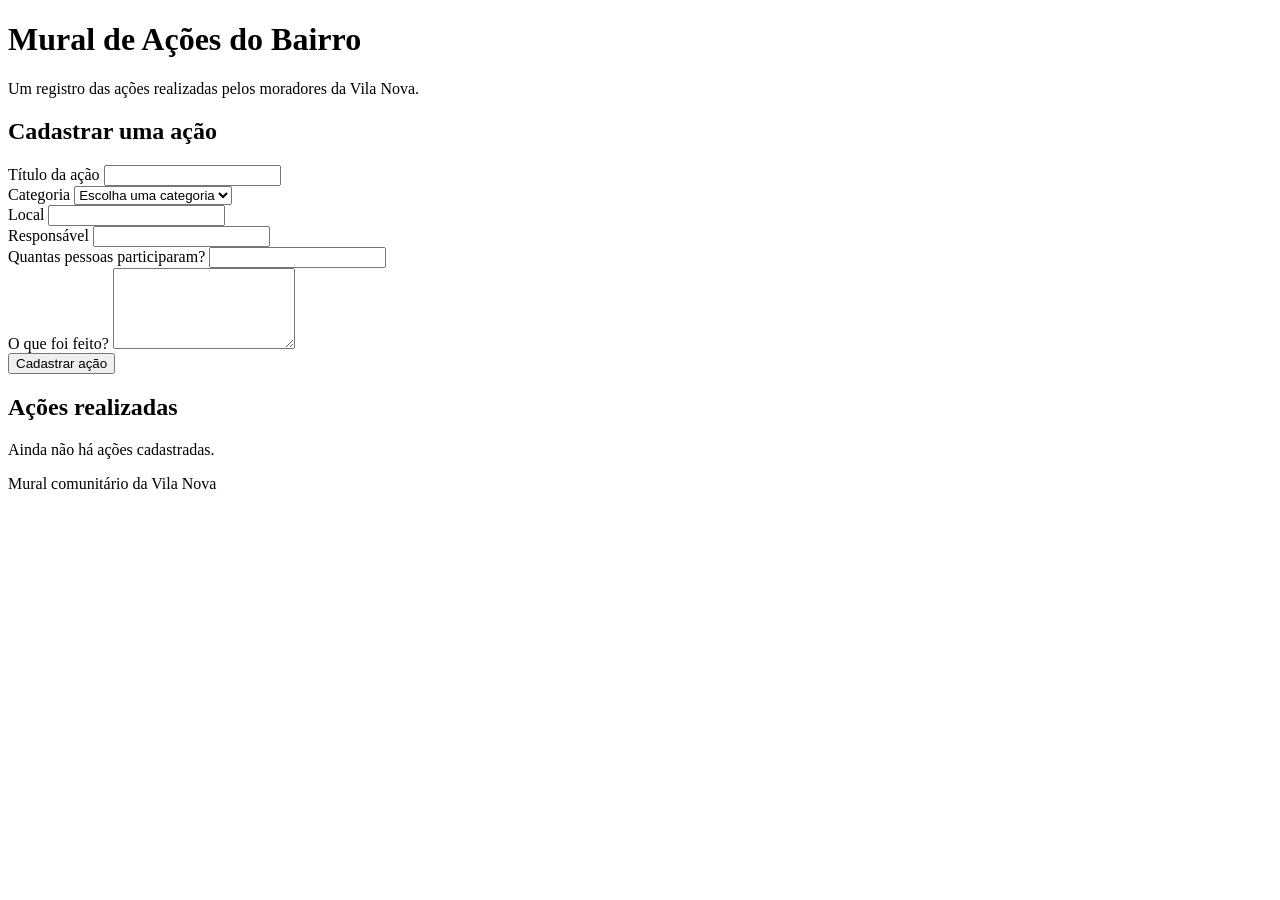
==== index.html @ 3ca65a65 "Add files via upload" ====
<!DOCTYPE html>
<html lang="pt-BR">
<head>
  <!-- Define como os caracteres e acentos serão exibidos -->
  <meta charset="UTF-8">

  <!-- Ajuda a página a funcionar bem em celulares e computadores -->
  <meta name="viewport" content="width=device-width, initial-scale=1.0">

  <!-- O texto que aparece na aba do navegador -->
  <title>Mural de Ações do Bairro</title>

  <!-- Carrega o arquivo que vai cuidar da aparência do site -->
  <link rel="stylesheet" href="style.css">

  <!-- Carrega o arquivo que vai cuidar das ações do site -->
  <script src="script.js" defer></script>
</head>
<body>
  <!-- Cabeçalho com o nome e a apresentação do projeto -->
  <header>
    <h1>Mural de Ações do Bairro</h1>
    <p>
      Um registro das ações realizadas pelos moradores da Vila Nova.
    </p>
  </header>

  <main>
    <!-- Formulário para cadastrar uma nova ação -->
    <section aria-labelledby="titulo-formulario">
      <h2 id="titulo-formulario">Cadastrar uma ação</h2>

      <form id="formulario-acao">
        <div>
          <label for="titulo-acao">Título da ação</label>
          <input
            type="text"
            id="titulo-acao"
            name="titulo"
            required
          >
        </div>

        <div>
          <label for="categoria-acao">Categoria</label>
          <select id="categoria-acao" name="categoria" required>
            <option value="">Escolha uma categoria</option>
            <option value="Ambiental">Ambiental</option>
            <option value="Social">Social</option>
            <option value="Educação">Educação</option>
            <option value="Saúde">Saúde</option>
          </select>
        </div>

        <div>
          <label for="local-acao">Local</label>
          <input
            type="text"
            id="local-acao"
            name="local"
            required
          >
        </div>

        <div>
          <label for="responsavel-acao">Responsável</label>
          <input
            type="text"
            id="responsavel-acao"
            name="responsavel"
            required
          >
        </div>

        <div>
          <label for="participantes-acao">
            Quantas pessoas participaram?
          </label>
          <input
            type="number"
            id="participantes-acao"
            name="participantes"
            min="1"
            step="1"
            required
          >
        </div>

        <div>
          <label for="descricao-acao">O que foi feito?</label>
          <textarea
            id="descricao-acao"
            name="descricao"
            rows="5"
            required
          ></textarea>
        </div>

        <!-- O JavaScript vai usar este botão para cadastrar a ficha -->
        <button type="submit">Cadastrar ação</button>
      </form>
    </section>

    <!-- Área onde o JavaScript vai mostrar as ações cadastradas -->
    <section aria-labelledby="titulo-mural">
      <h2 id="titulo-mural">Ações realizadas</h2>

      <div id="mural-acoes">
        <p id="mensagem-vazia">
          Ainda não há ações cadastradas.
        </p>
      </div>
    </section>
  </main>

  <!-- Rodapé simples do site -->
  <footer>
    <p>Mural comunitário da Vila Nova</p>
  </footer>
</body>
</html>
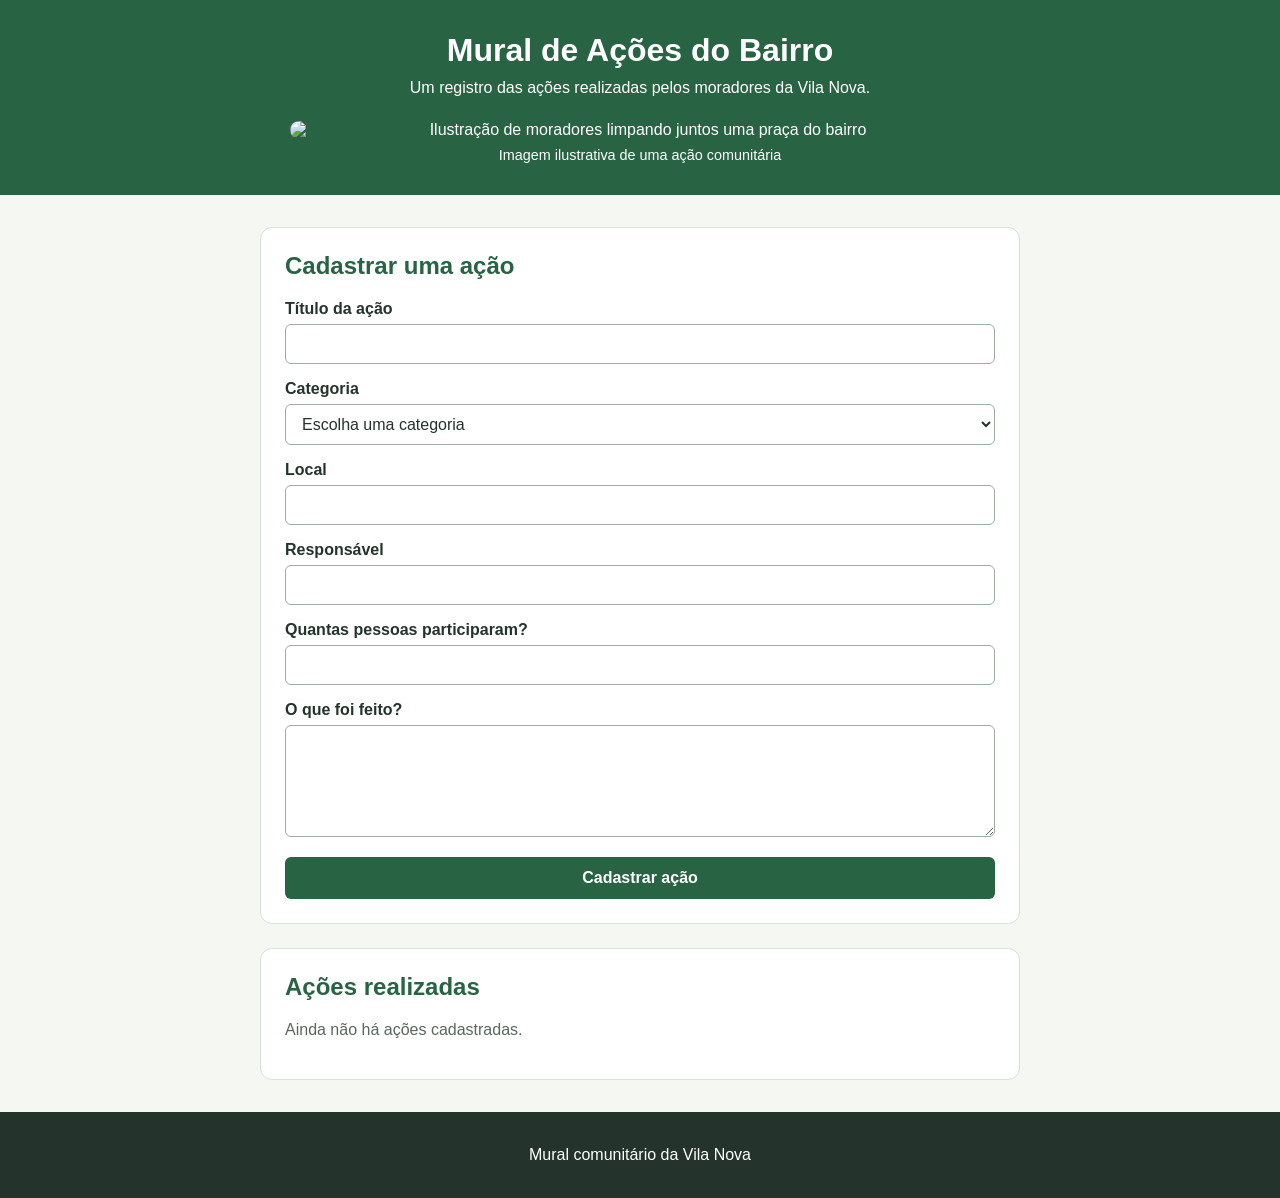
==== commit fd2c6efb: "Add files via upload" ====
--- a/index.html
+++ b/index.html
@@ -10,19 +10,29 @@
   <!-- O texto que aparece na aba do navegador -->
   <title>Mural de Ações do Bairro</title>
 
-  <!-- Carrega o arquivo que vai cuidar da aparência do site -->
+  <!-- Carrega o arquivo que cuida da aparência do site -->
   <link rel="stylesheet" href="style.css">
 
-  <!-- Carrega o arquivo que vai cuidar das ações do site -->
+  <!-- Carrega o arquivo JavaScript depois que o HTML for lido -->
   <script src="script.js" defer></script>
 </head>
 <body>
-  <!-- Cabeçalho com o nome e a apresentação do projeto -->
+  <!-- Cabeçalho com o nome, a apresentação e a imagem do projeto -->
   <header>
     <h1>Mural de Ações do Bairro</h1>
+
     <p>
       Um registro das ações realizadas pelos moradores da Vila Nova.
     </p>
+
+    <!-- Mostra uma imagem ilustrativa de uma ação comunitária -->
+    <figure class="imagem-destaque">
+      <img
+        src="acoes-vila-nova.png"
+        alt="Ilustração de moradores limpando juntos uma praça do bairro"
+      >
+      <figcaption>Imagem ilustrativa de uma ação comunitária</figcaption>
+    </figure>
   </header>
 
   <main>
@@ -96,7 +106,7 @@
           ></textarea>
         </div>
 
-        <!-- O JavaScript vai usar este botão para cadastrar a ficha -->
+        <!-- O JavaScript usará este botão para cadastrar a ficha -->
         <button type="submit">Cadastrar ação</button>
       </form>
     </section>
--- a/style.css
+++ b/style.css
@@ -0,0 +1,181 @@
+/* Define as cores e a fonte usadas no site */
+:root {
+    font-family: Arial, sans-serif;
+    color: #24332b;
+    background-color: #f4f7f2;
+  }
+  
+  /* Faz os tamanhos incluírem bordas e espaçamentos */
+  * {
+    box-sizing: border-box;
+  }
+  
+  /* Remove a margem padrão e define o tamanho mínimo da página */
+  body {
+    margin: 0;
+    min-width: 320px;
+  }
+  
+  /* Dá cor e espaço ao cabeçalho */
+  header {
+    padding: 32px 20px;
+    color: #ffffff;
+    text-align: center;
+    background-color: #286344;
+  }
+  
+  /* Ajusta o tamanho do título principal */
+  header h1 {
+    margin: 0 0 10px;
+    font-size: 2rem;
+  }
+  
+  /* Remove a margem extra do texto de apresentação */
+  header > p {
+    margin: 0;
+  }
+  
+  /* Limita a largura da imagem e centraliza o conjunto */
+  .imagem-destaque {
+    max-width: 700px;
+    margin: 24px auto 0;
+  }
+  
+  /* Faz a imagem caber no espaço e arredonda seus cantos */
+  .imagem-destaque img {
+    display: block;
+    width: 100%;
+    max-height: 300px;
+    object-fit: cover;
+    border-radius: 12px;
+  }
+  
+  /* Estiliza a legenda abaixo da imagem */
+  .imagem-destaque figcaption {
+    margin-top: 8px;
+    font-size: 0.9rem;
+  }
+  
+  /* Centraliza o conteúdo e limita a largura para facilitar a leitura */
+  main {
+    width: min(100% - 32px, 760px);
+    margin: 32px auto;
+  }
+  
+  /* Estiliza cada seção, como o formulário e o mural */
+  section {
+    margin-bottom: 24px;
+    padding: 24px;
+    background-color: #ffffff;
+    border: 1px solid #d8e2d9;
+    border-radius: 12px;
+  }
+  
+  /* Espaça e colore os títulos das seções */
+  section h2 {
+    margin-top: 0;
+    color: #286344;
+  }
+  
+  /* Organiza os campos do formulário em uma coluna */
+  form {
+    display: grid;
+    gap: 16px;
+  }
+  
+  /* Coloca o nome do campo acima da caixa de preenchimento */
+  label {
+    display: block;
+    margin-bottom: 6px;
+    font-weight: bold;
+  }
+  
+  /* Dá o mesmo estilo aos campos do formulário */
+  input,
+  select,
+  textarea {
+    width: 100%;
+    padding: 10px 12px;
+    color: #24332b;
+    background-color: #ffffff;
+    border: 1px solid #9eaea1;
+    border-radius: 6px;
+    font: inherit;
+  }
+  
+  /* Permite aumentar a caixa de descrição para baixo */
+  textarea {
+    resize: vertical;
+  }
+  
+  /* Destaca o campo que está selecionado */
+  input:focus,
+  select:focus,
+  textarea:focus {
+    outline: 3px solid #b9dfc7;
+    border-color: #286344;
+  }
+  
+  /* Estiliza o botão de cadastro */
+  button {
+    padding: 12px 18px;
+    color: #ffffff;
+    background-color: #286344;
+    border: 0;
+    border-radius: 6px;
+    font: inherit;
+    font-weight: bold;
+    cursor: pointer;
+  }
+  
+  /* Muda a cor do botão quando o mouse passa por cima */
+  button:hover {
+    background-color: #1d4d33;
+  }
+  
+  /* Estiliza a mensagem que aparece quando o mural está vazio */
+  #mensagem-vazia {
+    color: #59685d;
+  }
+  
+  /* Dá espaço e uma linha divisória para cada ação do mural */
+  .ficha-acao {
+    margin-top: 16px;
+    padding-top: 16px;
+    border-top: 1px solid #d8e2d9;
+  }
+  
+  /* Ajusta o título de cada ficha do mural */
+  .ficha-acao h3 {
+    margin: 0 0 8px;
+    color: #286344;
+  }
+  
+  /* Ajusta os parágrafos das fichas do mural */
+  .ficha-acao p {
+    margin: 6px 0;
+  }
+  
+  /* Estiliza o rodapé */
+  footer {
+    padding: 18px;
+    color: #ffffff;
+    text-align: center;
+    background-color: #24332b;
+  }
+  
+  /* Ajusta os espaços em telas estreitas, como celulares */
+  @media (max-width: 480px) {
+    header {
+      padding: 26px 16px;
+    }
+  
+    header h1 {
+      font-size: 1.6rem;
+    }
+  
+    section {
+      padding: 18px;
+    }
+  }
+  
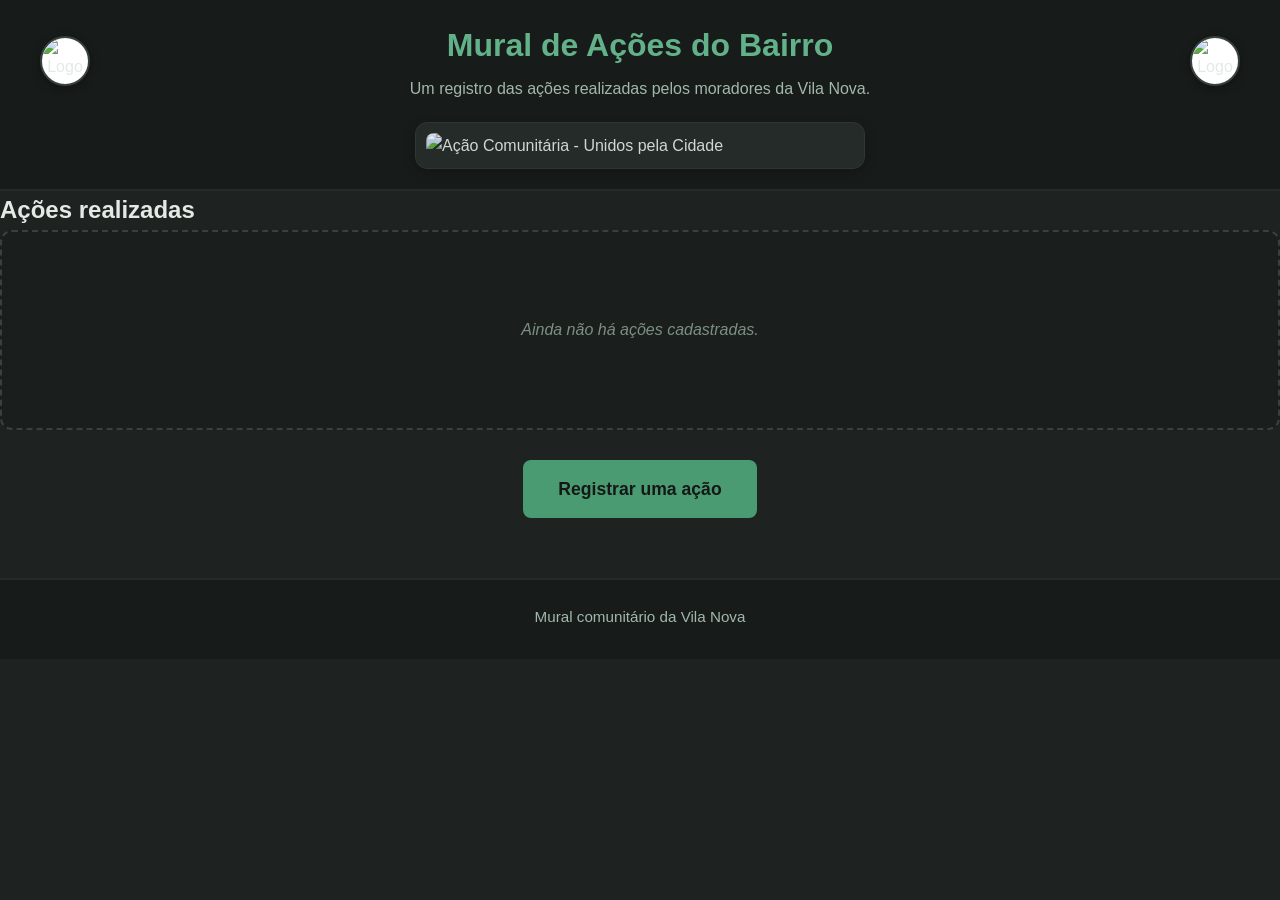
==== commit f8b1232d: "Add files via upload" ====
--- a/index.html
+++ b/index.html
@@ -1,129 +1,39 @@
 <!DOCTYPE html>
 <html lang="pt-BR">
 <head>
-  <!-- Define como os caracteres e acentos serão exibidos -->
   <meta charset="UTF-8">
-
-  <!-- Ajuda a página a funcionar bem em celulares e computadores -->
   <meta name="viewport" content="width=device-width, initial-scale=1.0">
-
-  <!-- O texto que aparece na aba do navegador -->
   <title>Mural de Ações do Bairro</title>
-
-  <!-- Carrega o arquivo que cuida da aparência do site -->
   <link rel="stylesheet" href="style.css">
-
-  <!-- Carrega o arquivo JavaScript depois que o HTML for lido -->
   <script src="script.js" defer></script>
 </head>
 <body>
-  <!-- Cabeçalho com o nome, a apresentação e a imagem do projeto -->
   <header>
-    <h1>Mural de Ações do Bairro</h1>
-
-    <p>
-      Um registro das ações realizadas pelos moradores da Vila Nova.
-    </p>
-
-    <!-- Mostra uma imagem ilustrativa de uma ação comunitária -->
-    <figure class="imagem-destaque">
-      <img
-        src="acoes-vila-nova.png"
-        alt="Ilustração de moradores limpando juntos uma praça do bairro"
-      >
-      <figcaption>Imagem ilustrativa de uma ação comunitária</figcaption>
-    </figure>
+    <div class="linha-superior-header">
+      <img src="imagens/colegio-civico-militar-do-parana-logo.png" alt="Logo Colégio Cívico-Militar do Paraná" class="logo-esquerda">
+      <div class="titulos-header">
+        <h1>Mural de Ações do Bairro</h1>
+        <p>Um registro das ações realizadas pelos moradores da Vila Nova.</p>
+      </div>
+      <img src="imagens/governo_estado.png" alt="Logo Governo do Estado" class="logo-direita">
+    </div>
+    <div class="imagem-destaque">
+      <img src="imagens/OIG2.YvLhU.uTkxg.jfif" alt="Ação Comunitária - Unidos pela Cidade">
+    </div>
   </header>
 
   <main>
-    <!-- Formulário para cadastrar uma nova ação -->
-    <section aria-labelledby="titulo-formulario">
-      <h2 id="titulo-formulario">Cadastrar uma ação</h2>
-
-      <form id="formulario-acao">
-        <div>
-          <label for="titulo-acao">Título da ação</label>
-          <input
-            type="text"
-            id="titulo-acao"
-            name="titulo"
-            required
-          >
-        </div>
-
-        <div>
-          <label for="categoria-acao">Categoria</label>
-          <select id="categoria-acao" name="categoria" required>
-            <option value="">Escolha uma categoria</option>
-            <option value="Ambiental">Ambiental</option>
-            <option value="Social">Social</option>
-            <option value="Educação">Educação</option>
-            <option value="Saúde">Saúde</option>
-          </select>
-        </div>
-
-        <div>
-          <label for="local-acao">Local</label>
-          <input
-            type="text"
-            id="local-acao"
-            name="local"
-            required
-          >
-        </div>
-
-        <div>
-          <label for="responsavel-acao">Responsável</label>
-          <input
-            type="text"
-            id="responsavel-acao"
-            name="responsavel"
-            required
-          >
-        </div>
-
-        <div>
-          <label for="participantes-acao">
-            Quantas pessoas participaram?
-          </label>
-          <input
-            type="number"
-            id="participantes-acao"
-            name="participantes"
-            min="1"
-            step="1"
-            required
-          >
-        </div>
-
-        <div>
-          <label for="descricao-acao">O que foi feito?</label>
-          <textarea
-            id="descricao-acao"
-            name="descricao"
-            rows="5"
-            required
-          ></textarea>
-        </div>
-
-        <!-- O JavaScript usará este botão para cadastrar a ficha -->
-        <button type="submit">Cadastrar ação</button>
-      </form>
-    </section>
-
-    <!-- Área onde o JavaScript vai mostrar as ações cadastradas -->
     <section aria-labelledby="titulo-mural">
       <h2 id="titulo-mural">Ações realizadas</h2>
-
       <div id="mural-acoes">
-        <p id="mensagem-vazia">
-          Ainda não há ações cadastradas.
-        </p>
+        <p id="mensagem-vazia">Ainda não há ações cadastradas.</p>
+      </div>
+      <div class="container-botao-navegacao">
+        <a href="acao.html" class="btn-navegacao">Registrar uma ação</a>
       </div>
     </section>
   </main>
 
-  <!-- Rodapé simples do site -->
   <footer>
     <p>Mural comunitário da Vila Nova</p>
   </footer>
--- a/style.css
+++ b/style.css
@@ -1,181 +1,402 @@
-/* Define as cores e a fonte usadas no site */
-:root {
-    font-family: Arial, sans-serif;
-    color: #24332b;
-    background-color: #f4f7f2;
+* {
+  box-sizing: border-box;
+  margin: 0;
+  padding: 0;
+}
+
+body {
+  font-family: 'Segoe UI', Roboto, Helvetica, Arial, sans-serif;
+  background-color: #1e2220;
+  color: #e3eae5;
+  line-height: 1.6;
+}
+
+header {
+  padding: 20px;
+  background-color: #171b19;
+  border-bottom: 2px solid #252b28;
+}
+
+.banner-top-pias {
+  background-color: #111413;
+  color: #62b189;
+  font-size: 0.85rem;
+  padding: 8px 15px;
+  display: flex;
+  justify-content: space-between;
+  font-weight: bold;
+  border-bottom: 1px solid #2f3733;
+  max-width: 1200px;
+  margin: -20px auto 15px auto;
+}
+
+.linha-superior-header {
+  max-width: 1200px;
+  margin: 0 auto 20px auto;
+  display: flex;
+  flex-direction: column;
+  align-items: center;
+  gap: 15px;
+  text-align: center;
+}
+
+.titulos-header h1 {
+  font-size: 2rem;
+  color: #62b189;
+  margin-bottom: 5px;
+}
+
+.titulos-header p {
+  font-size: 1rem;
+  color: #a3b8ac;
+  max-width: 600px;
+  margin: 0 auto;
+}
+
+.linha-superior-header img {
+  height: 50px;
+  width: 50px;
+  object-fit: cover;
+  border-radius: 50%;
+  border: 2px solid #38423d;
+  background-color: #ffffff;
+  filter: drop-shadow(0px 2px 4px rgba(0,0,0,0.3));
+}
+
+.logo-esquerda { order: 1; }
+.titulos-header { order: 2; }
+.logo-direita { order: 3; }
+
+@media (min-width: 768px) {
+  .linha-superior-header {
+    flex-direction: row;
+    justify-content: space-between;
+    align-items: center;
   }
-  
-  /* Faz os tamanhos incluírem bordas e espaçamentos */
-  * {
-    box-sizing: border-box;
+  .titulos-header {
+    flex: 1;
   }
-  
-  /* Remove a margem padrão e define o tamanho mínimo da página */
-  body {
-    margin: 0;
-    min-width: 320px;
+}
+
+.imagem-destaque {
+  max-width: 450px;
+  margin: 0 auto;
+  background: #252b28;
+  padding: 10px;
+  border-radius: 12px;
+  border: 1px solid #2f3733;
+  box-shadow: 0 4px 12px rgba(0, 0, 0, 0.2);
+}
+
+.imagem-destaque img {
+  width: 100%;
+  height: auto;
+  border-radius: 8px;
+  display: block;
+  opacity: 0.9;
+}
+
+main.container {
+  max-width: 800px;
+  margin: 40px auto;
+  padding: 0 20px;
+}
+
+.card {
+  background: #252b28;
+  padding: 30px;
+  border-radius: 16px;
+  border: 1px solid #2f3733;
+  box-shadow: 0 6px 16px rgba(0, 0, 0, 0.15);
+  margin-bottom: 30px;
+}
+
+.card h2 {
+  font-size: 1.5rem;
+  color: #62b189;
+  margin-bottom: 25px;
+  border-bottom: 2px solid #2f3733;
+  padding-bottom: 8px;
+}
+
+.grid-infografico {
+  display: grid;
+  grid-template-columns: 1fr 1fr;
+  gap: 20px;
+  margin-top: 15px;
+}
+
+.box-problema {
+  background-color: #2b2120;
+  border-radius: 8px;
+  padding: 15px;
+  border-left: 4px solid #e57373;
+}
+
+.box-problema h3 {
+  color: #e57373;
+  margin-bottom: 10px;
+}
+
+.box-solucao {
+  background-color: #1e2a24;
+  border-radius: 8px;
+  padding: 15px;
+  border-left: 4px solid #62b189;
+}
+
+.box-solucao h3 {
+  color: #62b189;
+  margin-bottom: 10px;
+}
+
+.grid-infografico ul {
+  padding-left: 20px;
+}
+
+.grid-infografico li {
+  margin-bottom: 8px;
+  font-size: 0.95rem;
+}
+
+#mural-acoes {
+  background-color: #1a1e1c;
+  border: 2px dashed #38423d;
+  border-radius: 12px;
+  padding: 30px;
+  text-align: center;
+  min-height: 200px;
+  display: flex;
+  align-items: center;
+  justify-content: center;
+}
+
+#mural-acoes.grid-acoes {
+  display: grid;
+  grid-template-columns: repeat(auto-fill, minmax(280px, 1fr));
+  gap: 15px;
+  border: none;
+  padding: 0;
+  background-color: transparent;
+}
+
+.item-acao {
+  background-color: #1a1e1c;
+  border: 1px solid #38423d;
+  border-radius: 12px;
+  padding: 20px;
+  text-align: left;
+}
+
+.item-acao h4 {
+  color: #62b189;
+  margin-bottom: 8px;
+  font-size: 1.2rem;
+}
+
+.item-acao p {
+  margin-bottom: 6px;
+  font-size: 0.95rem;
+  color: #a3b8ac;
+}
+
+.item-acao p strong {
+  color: #e3eae5;
+}
+
+.badge-cat {
+  display: inline-block;
+  background-color: #4b9b72;
+  color: #141816;
+  font-size: 0.75rem;
+  font-weight: bold;
+  padding: 3px 8px;
+  border-radius: 12px;
+  margin-bottom: 8px;
+}
+
+#mensagem-vazia {
+  color: #7d8f84;
+  font-style: italic;
+}
+
+.form-group {
+  margin-bottom: 20px;
+}
+
+.form-row {
+  display: grid;
+  grid-template-columns: 1fr 1fr;
+  gap: 15px;
+}
+
+label {
+  display: block;
+  font-weight: 600;
+  margin-bottom: 6px;
+  font-size: 0.95rem;
+  color: #cdd8d1;
+}
+
+input[type="text"],
+input[type="number"],
+select,
+textarea {
+  width: 100%;
+  padding: 12px;
+  border: 2px solid #38423d;
+  border-radius: 8px;
+  background-color: #1a1e1c;
+  font-family: inherit;
+  font-size: 1rem;
+  color: #e3eae5;
+  transition: border-color 0.2s, background-color 0.2s;
+}
+
+input:focus,
+select:focus,
+textarea:focus {
+  outline: none;
+  border-color: #4b9b72;
+  background-color: #1e2321;
+}
+
+select option {
+  background-color: #252b28;
+  color: #e3eae5;
+}
+
+button[type="submit"],
+.btn-primary {
+  width: 100%;
+  background-color: #4b9b72;
+  color: #141816;
+  border: none;
+  padding: 14px;
+  font-size: 1.05rem;
+  font-weight: 700;
+  border-radius: 8px;
+  cursor: pointer;
+  transition: background-color 0.2s, transform 0.1s;
+}
+
+button[type="submit"]:hover,
+.btn-primary:hover {
+  background-color: #62b189;
+}
+
+button[type="submit"]:active,
+.btn-primary:active {
+  transform: scale(0.98);
+}
+
+.btn-secondary {
+  background-color: #e65100;
+  color: #ffffff;
+  border: none;
+  padding: 12px;
+  font-size: 0.95rem;
+  font-weight: 700;
+  border-radius: 8px;
+  cursor: pointer;
+  width: 100%;
+  margin-top: 10px;
+  transition: background-color 0.2s;
+}
+
+.btn-secondary:hover {
+  background-color: #f57c00;
+}
+
+.grid-interacao {
+  display: grid;
+  grid-template-columns: 1fr 1fr;
+  gap: 20px;
+}
+
+.qrcode-box {
+  text-align: center;
+}
+
+.img-qrcode {
+  margin: 15px 0;
+  border: 4px solid #4b9b72;
+  border-radius: 8px;
+}
+
+.badge-acessibilidade {
+  display: block;
+  font-size: 0.8rem;
+  color: #8fa095;
+  font-style: italic;
+}
+
+.container-botao-navegacao {
+  text-align: center;
+  margin-top: 30px;
+}
+
+.btn-navegacao {
+  display: inline-block;
+  background-color: #4b9b72;
+  color: #141816;
+  text-decoration: none;
+  padding: 15px 35px;
+  font-size: 1.1rem;
+  font-weight: 700;
+  border-radius: 8px;
+  transition: background-color 0.2s, transform 0.1s;
+}
+
+.btn-navegacao:hover {
+  background-color: #62b189;
+}
+
+.btn-navegacao:active {
+  transform: scale(0.98);
+}
+
+.btn-voltar {
+  display: inline-block;
+  color: #62b189;
+  text-decoration: none;
+  font-size: 1rem;
+  font-weight: 600;
+  border: 2px solid #38423d;
+  padding: 10px 20px;
+  border-radius: 8px;
+  transition: background-color 0.2s, border-color 0.2s;
+}
+
+.btn-voltar:hover {
+  background-color: #1a1e1c;
+  border-color: #4b9b72;
+}
+
+footer {
+  margin-top: 60px;
+  background-color: #171b19;
+  border-top: 2px solid #252b28;
+  padding: 25px 20px;
+  text-align: center;
+}
+
+footer p {
+  font-size: 0.95rem;
+  color: #a3b8ac;
+  font-weight: 500;
+  margin-bottom: 5px;
+}
+
+@media (max-width: 768px) {
+  .grid-infografico,
+  .form-row,
+  .grid-interacao {
+    grid-template-columns: 1fr;
   }
-  
-  /* Dá cor e espaço ao cabeçalho */
-  header {
-    padding: 32px 20px;
-    color: #ffffff;
+  .banner-top-pias {
+    flex-direction: column;
     text-align: center;
-    background-color: #286344;
+    gap: 5px;
   }
-  
-  /* Ajusta o tamanho do título principal */
-  header h1 {
-    margin: 0 0 10px;
-    font-size: 2rem;
-  }
-  
-  /* Remove a margem extra do texto de apresentação */
-  header > p {
-    margin: 0;
-  }
-  
-  /* Limita a largura da imagem e centraliza o conjunto */
-  .imagem-destaque {
-    max-width: 700px;
-    margin: 24px auto 0;
-  }
-  
-  /* Faz a imagem caber no espaço e arredonda seus cantos */
-  .imagem-destaque img {
-    display: block;
-    width: 100%;
-    max-height: 300px;
-    object-fit: cover;
-    border-radius: 12px;
-  }
-  
-  /* Estiliza a legenda abaixo da imagem */
-  .imagem-destaque figcaption {
-    margin-top: 8px;
-    font-size: 0.9rem;
-  }
-  
-  /* Centraliza o conteúdo e limita a largura para facilitar a leitura */
-  main {
-    width: min(100% - 32px, 760px);
-    margin: 32px auto;
-  }
-  
-  /* Estiliza cada seção, como o formulário e o mural */
-  section {
-    margin-bottom: 24px;
-    padding: 24px;
-    background-color: #ffffff;
-    border: 1px solid #d8e2d9;
-    border-radius: 12px;
-  }
-  
-  /* Espaça e colore os títulos das seções */
-  section h2 {
-    margin-top: 0;
-    color: #286344;
-  }
-  
-  /* Organiza os campos do formulário em uma coluna */
-  form {
-    display: grid;
-    gap: 16px;
-  }
-  
-  /* Coloca o nome do campo acima da caixa de preenchimento */
-  label {
-    display: block;
-    margin-bottom: 6px;
-    font-weight: bold;
-  }
-  
-  /* Dá o mesmo estilo aos campos do formulário */
-  input,
-  select,
-  textarea {
-    width: 100%;
-    padding: 10px 12px;
-    color: #24332b;
-    background-color: #ffffff;
-    border: 1px solid #9eaea1;
-    border-radius: 6px;
-    font: inherit;
-  }
-  
-  /* Permite aumentar a caixa de descrição para baixo */
-  textarea {
-    resize: vertical;
-  }
-  
-  /* Destaca o campo que está selecionado */
-  input:focus,
-  select:focus,
-  textarea:focus {
-    outline: 3px solid #b9dfc7;
-    border-color: #286344;
-  }
-  
-  /* Estiliza o botão de cadastro */
-  button {
-    padding: 12px 18px;
-    color: #ffffff;
-    background-color: #286344;
-    border: 0;
-    border-radius: 6px;
-    font: inherit;
-    font-weight: bold;
-    cursor: pointer;
-  }
-  
-  /* Muda a cor do botão quando o mouse passa por cima */
-  button:hover {
-    background-color: #1d4d33;
-  }
-  
-  /* Estiliza a mensagem que aparece quando o mural está vazio */
-  #mensagem-vazia {
-    color: #59685d;
-  }
-  
-  /* Dá espaço e uma linha divisória para cada ação do mural */
-  .ficha-acao {
-    margin-top: 16px;
-    padding-top: 16px;
-    border-top: 1px solid #d8e2d9;
-  }
-  
-  /* Ajusta o título de cada ficha do mural */
-  .ficha-acao h3 {
-    margin: 0 0 8px;
-    color: #286344;
-  }
-  
-  /* Ajusta os parágrafos das fichas do mural */
-  .ficha-acao p {
-    margin: 6px 0;
-  }
-  
-  /* Estiliza o rodapé */
-  footer {
-    padding: 18px;
-    color: #ffffff;
-    text-align: center;
-    background-color: #24332b;
-  }
-  
-  /* Ajusta os espaços em telas estreitas, como celulares */
-  @media (max-width: 480px) {
-    header {
-      padding: 26px 16px;
-    }
-  
-    header h1 {
-      font-size: 1.6rem;
-    }
-  
-    section {
-      padding: 18px;
-    }
-  }
-  +}
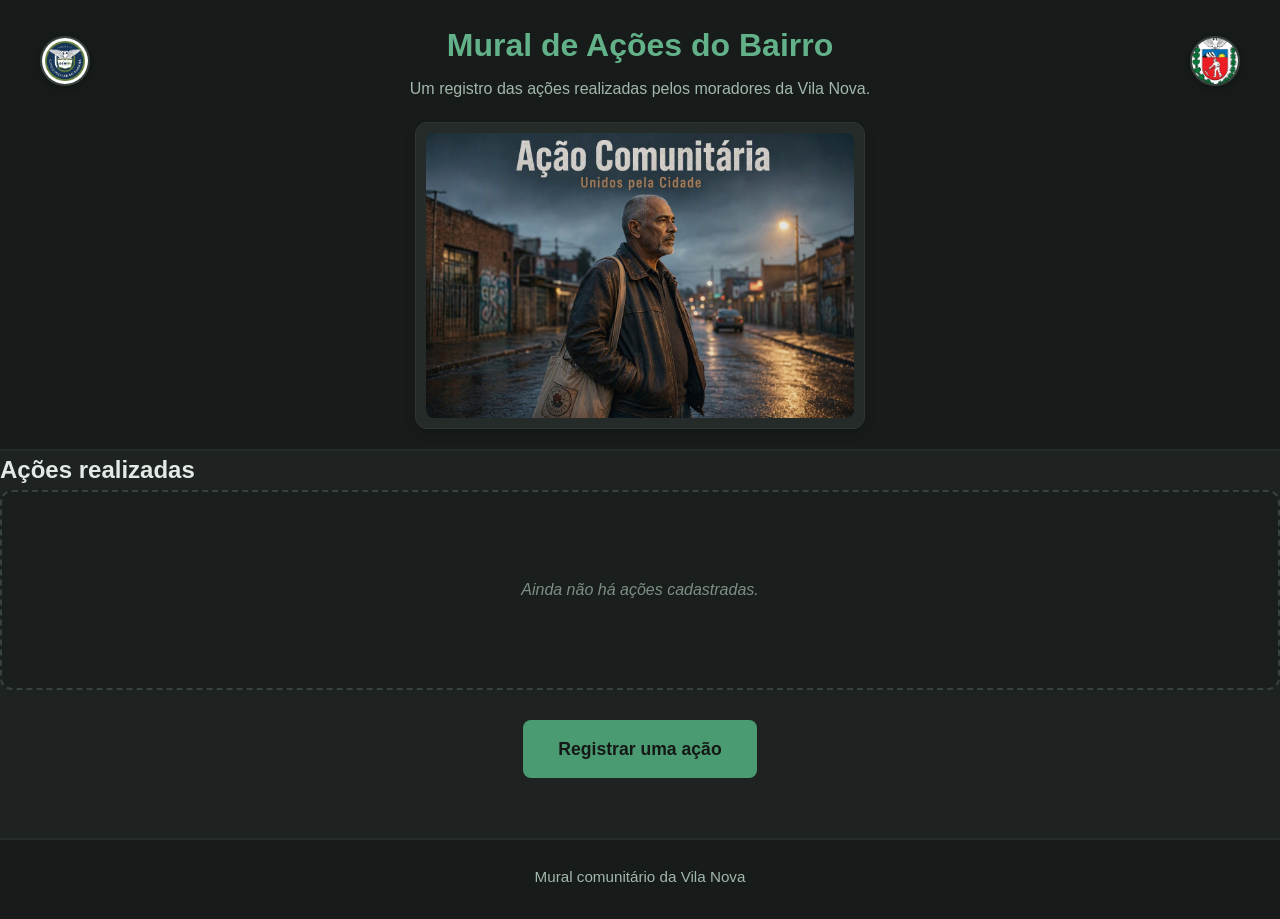
==== commit 22adc29c: "Fix HTML formatting and update image paths" ====
--- a/index.html
+++ b/index.html
@@ -10,15 +10,15 @@
 <body>
   <header>
     <div class="linha-superior-header">
-      <img src="imagens/colegio-civico-militar-do-parana-logo.png" alt="Logo Colégio Cívico-Militar do Paraná" class="logo-esquerda">
+      <img src="colegio-civico-militar-do-parana-logo.png" alt="Logo Colégio Cívico-Militar do Paraná" class="logo-esquerda">
       <div class="titulos-header">
         <h1>Mural de Ações do Bairro</h1>
         <p>Um registro das ações realizadas pelos moradores da Vila Nova.</p>
       </div>
-      <img src="imagens/governo_estado.png" alt="Logo Governo do Estado" class="logo-direita">
+      <img src="governo_estado.png" alt="Logo Governo do Estado" class="logo-direita">
     </div>
     <div class="imagem-destaque">
-      <img src="imagens/OIG2.YvLhU.uTkxg.jfif" alt="Ação Comunitária - Unidos pela Cidade">
+      <img src="OIG2.YvLhU.uTkxg.jfif" alt="Ação Comunitária - Unidos pela Cidade">
     </div>
   </header>
 
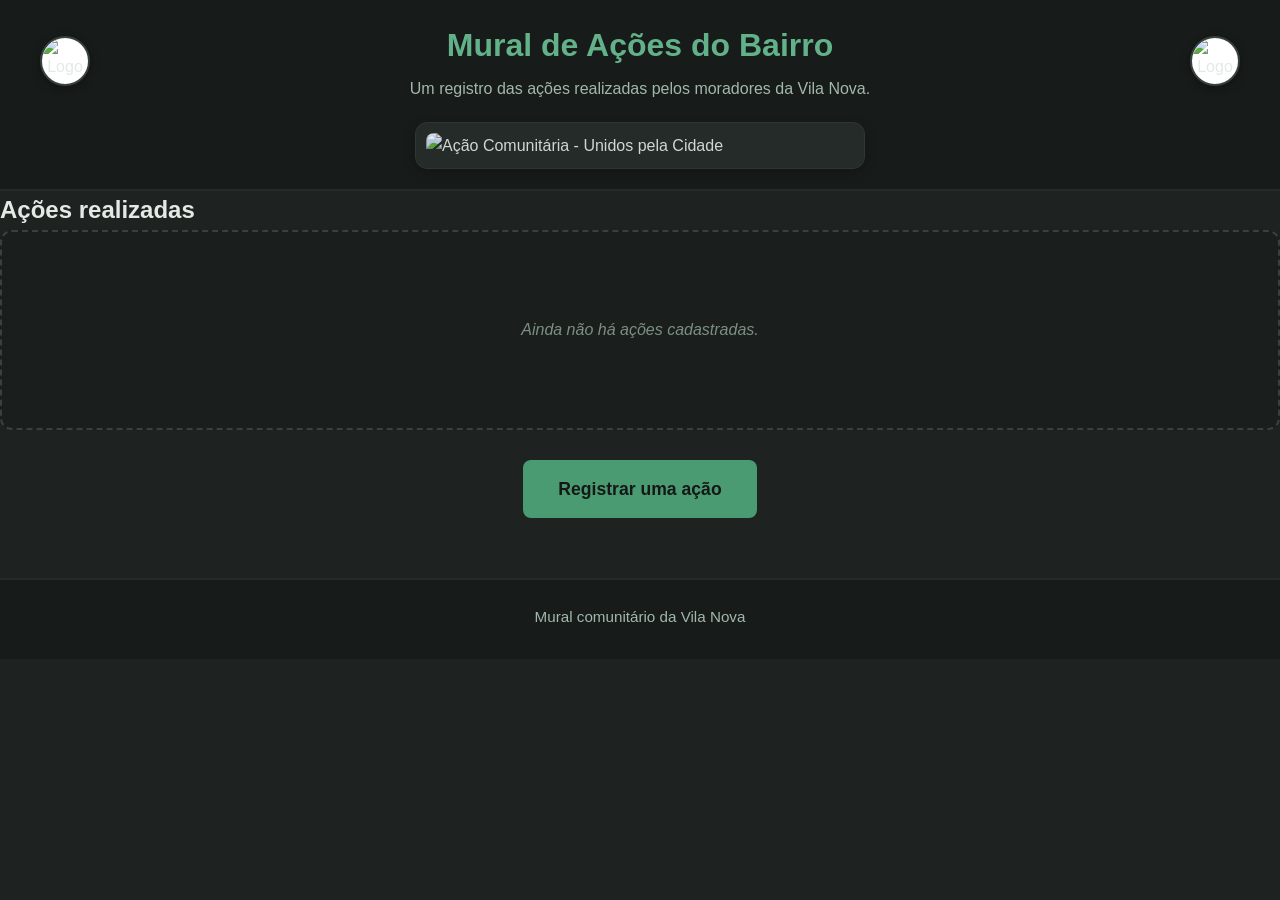
==== commit 7451c00c: "Add files via upload" ====
--- a/index.html
+++ b/index.html
@@ -10,15 +10,15 @@
 <body>
   <header>
     <div class="linha-superior-header">
-      <img src="colegio-civico-militar-do-parana-logo.png" alt="Logo Colégio Cívico-Militar do Paraná" class="logo-esquerda">
+      <img src="imagens/colegio-civico-militar-do-parana-logo.png" alt="Logo Colégio Cívico-Militar do Paraná" class="logo-esquerda">
       <div class="titulos-header">
         <h1>Mural de Ações do Bairro</h1>
         <p>Um registro das ações realizadas pelos moradores da Vila Nova.</p>
       </div>
-      <img src="governo_estado.png" alt="Logo Governo do Estado" class="logo-direita">
+      <img src="imagens/governo_estado.png" alt="Logo Governo do Estado" class="logo-direita">
     </div>
     <div class="imagem-destaque">
-      <img src="OIG2.YvLhU.uTkxg.jfif" alt="Ação Comunitária - Unidos pela Cidade">
+      <img src="imagens/OIG2.YvLhU.uTkxg.jfif" alt="Ação Comunitária - Unidos pela Cidade">
     </div>
   </header>
 
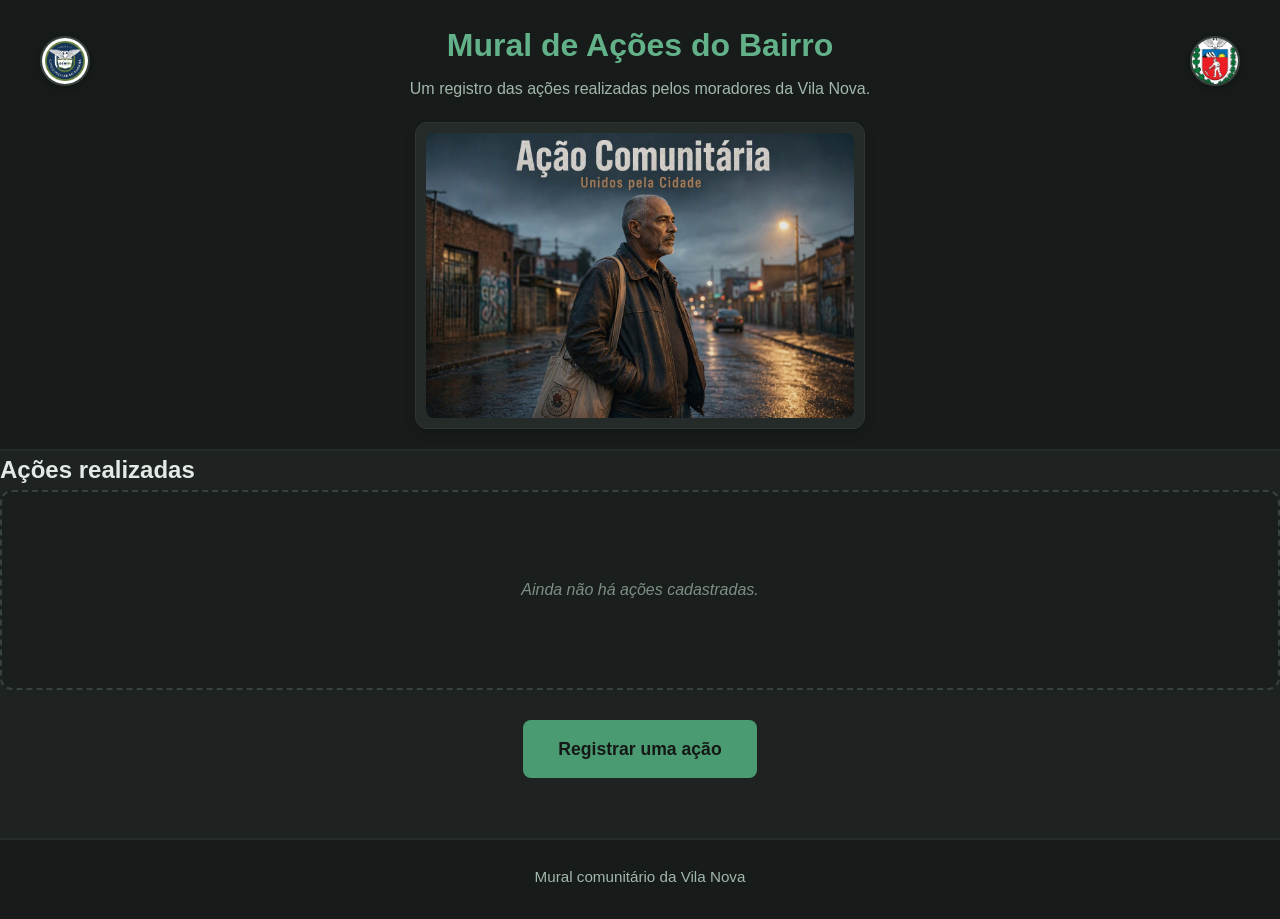
==== commit 97e38b28: "Fix HTML encoding issues in index.html" ====
--- a/index.html
+++ b/index.html
@@ -10,15 +10,15 @@
 <body>
   <header>
     <div class="linha-superior-header">
-      <img src="imagens/colegio-civico-militar-do-parana-logo.png" alt="Logo Colégio Cívico-Militar do Paraná" class="logo-esquerda">
+      <img src="colegio-civico-militar-do-parana-logo.png" alt="Logo Colégio Cívico-Militar do Paraná" class="logo-esquerda">
       <div class="titulos-header">
         <h1>Mural de Ações do Bairro</h1>
         <p>Um registro das ações realizadas pelos moradores da Vila Nova.</p>
       </div>
-      <img src="imagens/governo_estado.png" alt="Logo Governo do Estado" class="logo-direita">
+      <img src="governo_estado.png" alt="Logo Governo do Estado" class="logo-direita">
     </div>
     <div class="imagem-destaque">
-      <img src="imagens/OIG2.YvLhU.uTkxg.jfif" alt="Ação Comunitária - Unidos pela Cidade">
+      <img src="OIG2.YvLhU.uTkxg.jfif" alt="Ação Comunitária - Unidos pela Cidade">
     </div>
   </header>
 
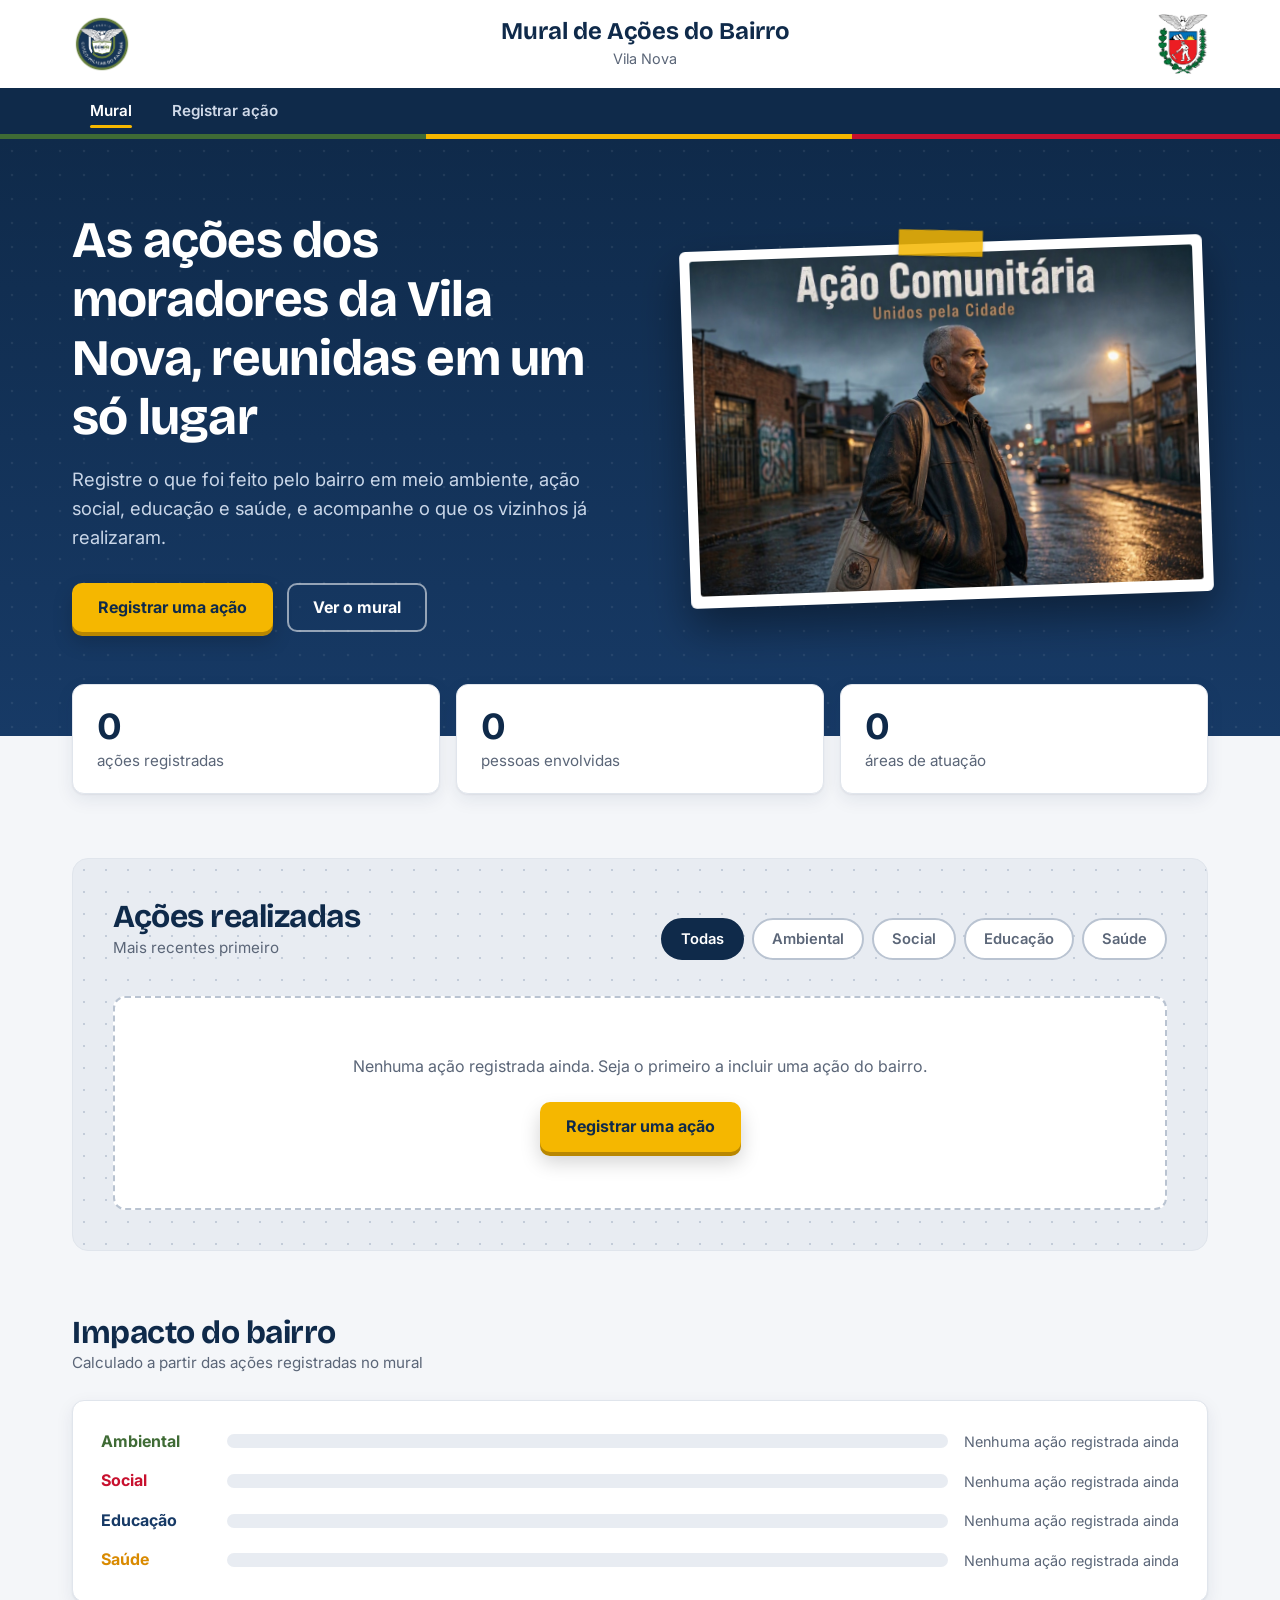
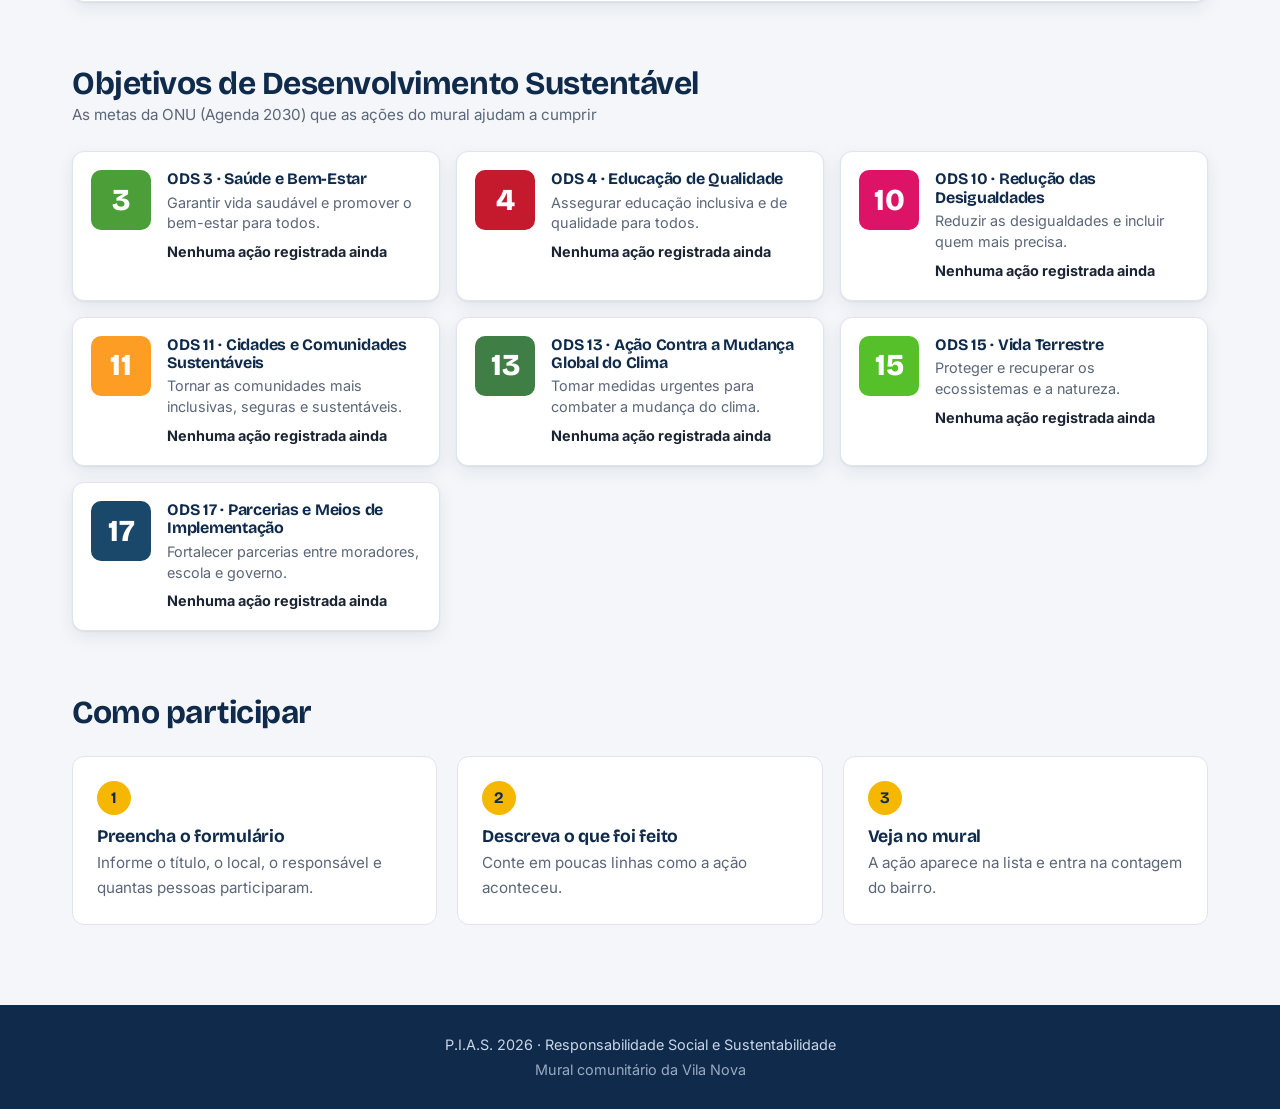
==== commit f205a493: "Add files via upload" ====
--- a/index.html
+++ b/index.html
@@ -3,39 +3,74 @@
 <head>
   <meta charset="UTF-8">
   <meta name="viewport" content="width=device-width, initial-scale=1.0">
-  <title>Mural de Ações do Bairro</title>
+  <link rel="preconnect" href="https://fonts.googleapis.com">
+  <link href="https://fonts.googleapis.com/css2?family=Bricolage+Grotesque:wght@600;700;800&family=Inter:wght@400;600;700&display=swap" rel="stylesheet">
   <link rel="stylesheet" href="style.css">
   <script src="script.js" defer></script>
+  <title>Mural de Ações do Bairro · Vila Nova</title>
 </head>
 <body>
   <header>
-    <div class="linha-superior-header">
-      <img src="colegio-civico-militar-do-parana-logo.png" alt="Logo Colégio Cívico-Militar do Paraná" class="logo-esquerda">
-      <div class="titulos-header">
-        <h1>Mural de Ações do Bairro</h1>
-        <p>Um registro das ações realizadas pelos moradores da Vila Nova.</p>
+    <div class="cabecalho"><div class="wrap">
+      <img src="imagens/colegio-civico-militar-do-parana-logo.png" alt="Logo da escola">
+      <div class="marca"><strong>Mural de Ações do Bairro</strong><span>Vila Nova</span></div>
+      <img src="imagens/governo_estado.png" alt="Governo do Estado do Paraná">
+    </div></div>
+    <nav class="menu" aria-label="Principal"><div class="wrap">
+      <a href="index.html" aria-current="page">Mural</a>
+      <a href="acao.html" >Registrar ação</a>
+    </div></nav>
+  </header>
+  <section class="hero"><div class="wrap">
+    <div class="texto">
+      <h1>As ações dos moradores da Vila Nova, reunidas em um só lugar</h1>
+      <p>Registre o que foi feito pelo bairro em meio ambiente, ação social, educação e saúde, e acompanhe o que os vizinhos já realizaram.</p>
+      <div class="acoes">
+        <a class="botao" href="acao.html">Registrar uma ação</a>
+        <a class="botao claro" href="#mural">Ver o mural</a>
       </div>
-      <img src="governo_estado.png" alt="Logo Governo do Estado" class="logo-direita">
     </div>
-    <div class="imagem-destaque">
-      <img src="OIG2.YvLhU.uTkxg.jfif" alt="Ação Comunitária - Unidos pela Cidade">
+    <figure><img src="imagens/OIG2.YvLhU.uTkxg.jfif" alt="Morador da Vila Nova em uma rua ao entardecer, com uma sacola no ombro"></figure>
+  </div></section>
+
+  <main class="wrap">
+    <div class="indicadores">
+      <div><strong id="total-acoes">0</strong><span>ações registradas</span></div>
+      <div><strong id="total-pessoas">0</strong><span>pessoas envolvidas</span></div>
+      <div><strong id="total-categorias">0</strong><span>áreas de atuação</span></div>
     </div>
-  </header>
 
-  <main>
-    <section aria-labelledby="titulo-mural">
-      <h2 id="titulo-mural">Ações realizadas</h2>
-      <div id="mural-acoes">
-        <p id="mensagem-vazia">Ainda não há ações cadastradas.</p>
+    <section class="bloco parede" id="mural" aria-labelledby="titulo-mural">
+      <div class="bloco-topo">
+        <div><h2 id="titulo-mural">Ações realizadas</h2><p>Mais recentes primeiro</p></div>
+        <div class="filtros" role="group" aria-label="Filtrar por categoria" id="filtros"></div>
       </div>
-      <div class="container-botao-navegacao">
-        <a href="acao.html" class="btn-navegacao">Registrar uma ação</a>
-      </div>
+      <div id="mural-acoes" aria-live="polite"></div>
+    </section>
+
+    <section class="bloco" aria-labelledby="titulo-impacto">
+      <div class="bloco-topo"><div><h2 id="titulo-impacto">Impacto do bairro</h2><p>Calculado a partir das ações registradas no mural</p></div></div>
+      <div class="impacto-cat" id="impacto-categorias"></div>
+    </section>
+
+    <section class="bloco" aria-labelledby="titulo-ods">
+      <div class="bloco-topo"><div><h2 id="titulo-ods">Objetivos de Desenvolvimento Sustentável</h2><p>As metas da ONU (Agenda 2030) que as ações do mural ajudam a cumprir</p></div></div>
+      <div class="lista-ods" id="lista-ods"></div>
+    </section>
+
+    <section class="bloco" aria-labelledby="titulo-como">
+      <div class="bloco-topo"><h2 id="titulo-como">Como participar</h2></div>
+      <ol class="passos">
+        <li><b>1</b><h3>Preencha o formulário</h3><p>Informe o título, o local, o responsável e quantas pessoas participaram.</p></li>
+        <li><b>2</b><h3>Descreva o que foi feito</h3><p>Conte em poucas linhas como a ação aconteceu.</p></li>
+        <li><b>3</b><h3>Veja no mural</h3><p>A ação aparece na lista e entra na contagem do bairro.</p></li>
+      </ol>
     </section>
   </main>
 
-  <footer>
+  <footer><div class="wrap">
+    <p>P.I.A.S. 2026 · Responsabilidade Social e Sustentabilidade</p>
     <p>Mural comunitário da Vila Nova</p>
-  </footer>
+  </div></footer>
 </body>
-</html>
+</html>
--- a/style.css
+++ b/style.css
@@ -1,402 +1,181 @@
-* {
-  box-sizing: border-box;
-  margin: 0;
-  padding: 0;
+:root{
+  --marinho:#0f2a4a; --marinho-2:#173a66; --verde:#3f6b35; --vermelho:#c8102e;
+  --amarelo:#f5b700; --amarelo-escuro:#b98700;
+  --fundo:#f4f6f9; --papel:#fff; --tinta:#1b2433; --suave:#5b6678; --linha:#e0e5ec; --linha-forte:#b9c3d1;
+  --ambiental:#3f6b35; --social:#c8102e; --educacao:#173a66; --saude:#d98a00;
+  --sombra:0 1px 2px rgba(15,42,74,.06),0 6px 18px rgba(15,42,74,.08);
+  --titulo:'Bricolage Grotesque','Inter','Segoe UI',Arial,sans-serif;
+}
+*{box-sizing:border-box;margin:0;padding:0}
+html{scroll-behavior:smooth}
+body{font-family:'Inter','Segoe UI',Roboto,Arial,sans-serif;background:var(--fundo);color:var(--tinta);line-height:1.6;-webkit-font-smoothing:antialiased;overflow-x:hidden}
+h1,h2,h3{font-family:var(--titulo);line-height:1.15;letter-spacing:-.015em;font-weight:700}
+img{max-width:100%}
+:focus-visible{outline:3px solid var(--amarelo);outline-offset:3px}
+.wrap{max-width:1200px;margin:0 auto;padding:0 clamp(16px,4vw,32px)}
+
+/* ---------- BOTÕES ---------- */
+.botao{position:relative;overflow:hidden;isolation:isolate;display:inline-flex;align-items:center;justify-content:center;gap:10px;min-height:48px;padding:12px 26px;border:0;border-radius:10px;background:var(--amarelo);color:var(--marinho);font:inherit;font-weight:700;text-decoration:none;cursor:pointer;
+  box-shadow:0 4px 0 var(--amarelo-escuro),0 10px 20px rgba(0,0,0,.18);
+  transition:transform .25s cubic-bezier(.2,.8,.2,1),box-shadow .25s,color .3s}
+.botao:hover{transform:translateY(-3px);box-shadow:0 7px 0 var(--amarelo-escuro),0 16px 28px rgba(0,0,0,.22)}
+.botao:active{transform:translateY(3px);box-shadow:0 1px 0 var(--amarelo-escuro),0 3px 8px rgba(0,0,0,.2);transition-duration:.06s}
+.botao.largo{width:100%}
+
+/* botões de contorno: preenchem da esquerda para a direita */
+.botao.claro,.botao.voltar{background:transparent;box-shadow:none;border:2px solid;padding:10px 24px}
+.botao.claro{color:#fff;border-color:rgba(255,255,255,.55)}
+.botao.voltar{color:var(--marinho);border-color:var(--linha-forte)}
+.botao.claro::before,.botao.voltar::before{content:"";position:absolute;z-index:-1;inset:0;background:#fff;transform:scaleX(0);transform-origin:left;transition:transform .4s cubic-bezier(.2,.8,.2,1)}
+.botao.voltar::before{background:var(--marinho)}
+.botao.claro:hover,.botao.voltar:hover{transform:translateY(-2px);box-shadow:none}
+.botao.claro:hover{color:var(--marinho);border-color:#fff}
+.botao.voltar:hover{color:#fff;border-color:var(--marinho)}
+.botao.claro:hover::before,.botao.voltar:hover::before{transform:scaleX(1)}
+.botao.claro:active,.botao.voltar:active{transform:translateY(1px) scale(.98);box-shadow:none}
+.onda{position:absolute;z-index:-1;border-radius:50%;background:rgba(255,255,255,.65);transform:scale(0);animation:onda .65s ease-out forwards;pointer-events:none}
+@keyframes onda{to{transform:scale(2.8);opacity:0}}
+
+/* ---------- CABEÇALHO ---------- */
+.cabecalho{background:var(--papel)}
+.cabecalho .wrap{display:flex;align-items:center;justify-content:space-between;gap:20px;padding-top:14px;padding-bottom:14px}
+.cabecalho img{height:clamp(40px,7vw,60px);width:auto;object-fit:contain}
+.marca{flex:1;text-align:center}
+.marca strong{display:block;font-family:var(--titulo);font-size:clamp(1.05rem,2.6vw,1.5rem);color:var(--marinho);line-height:1.2}
+.marca span{font-size:.9rem;color:var(--suave)}
+.menu{background:var(--marinho);position:relative}
+.menu::after{content:"";display:block;height:5px;background:linear-gradient(90deg,var(--verde) 0 33.3%,var(--amarelo) 33.3% 66.6%,var(--vermelho) 66.6%)}
+.menu .wrap{display:flex;gap:4px}
+.menu a{position:relative;display:flex;align-items:center;min-height:46px;padding:0 18px;color:#cfd9e8;text-decoration:none;font-weight:600;font-size:.95rem;transition:color .25s,background-color .25s}
+.menu a::after{content:"";position:absolute;left:18px;right:18px;bottom:6px;height:3px;border-radius:2px;background:var(--amarelo);transform:scaleX(0);transform-origin:left;transition:transform .3s cubic-bezier(.2,.8,.2,1)}
+.menu a:hover{color:#fff;background:rgba(255,255,255,.06)}
+.menu a:hover::after,.menu a[aria-current="page"]::after{transform:scaleX(1)}
+.menu a[aria-current="page"]{color:#fff}
+
+/* ---------- HERO ---------- */
+.hero{background:radial-gradient(rgba(255,255,255,.07) 1.4px,transparent 1.6px) 0 0/24px 24px,linear-gradient(180deg,var(--marinho) 0%,var(--marinho-2) 100%);color:#fff;padding:clamp(40px,7vw,72px) 0 clamp(72px,9vw,104px)}
+.hero .wrap{display:grid;grid-template-columns:1.05fr 1fr;gap:clamp(28px,5vw,64px);align-items:center}
+.hero h1{font-size:clamp(2rem,4.4vw,3.2rem);margin-bottom:18px}
+.hero p{color:#c9d6e8;font-size:clamp(1rem,1.8vw,1.15rem);max-width:46ch;margin-bottom:30px}
+.hero .acoes{display:flex;flex-wrap:wrap;gap:14px}
+.hero .texto{animation:subir .8s cubic-bezier(.2,.8,.2,1) both}
+.hero figure{position:relative;background:#fff;padding:10px 10px 12px;border-radius:6px;rotate:-2deg;box-shadow:0 20px 44px rgba(0,0,0,.4);animation:subir .8s .15s cubic-bezier(.2,.8,.2,1) both}
+.hero figure img{display:block;width:100%;height:auto;border-radius:3px}
+.hero figure::before{content:"";position:absolute;top:-13px;left:50%;width:84px;height:26px;margin-left:-42px;background:rgba(245,183,0,.85);rotate:3deg;box-shadow:0 1px 3px rgba(0,0,0,.25)}
+@keyframes subir{from{opacity:0;transform:translateY(22px)}to{opacity:1;transform:none}}
+
+/* ---------- INDICADORES ---------- */
+.indicadores{display:grid;grid-template-columns:repeat(3,1fr);gap:16px;margin-top:-52px;position:relative}
+.indicadores div{background:var(--papel);border:1px solid var(--linha);border-radius:12px;padding:20px 24px;box-shadow:var(--sombra)}
+.indicadores strong{display:block;font-family:var(--titulo);font-size:clamp(1.8rem,4vw,2.4rem);color:var(--marinho);line-height:1.1}
+.indicadores span{color:var(--suave);font-size:.95rem}
+
+/* ---------- MURAL ---------- */
+.bloco{padding-top:clamp(40px,6vw,64px)}
+.bloco-topo{display:flex;flex-wrap:wrap;justify-content:space-between;align-items:end;gap:16px;margin-bottom:24px}
+.bloco-topo h2{font-size:clamp(1.5rem,3vw,2rem);color:var(--marinho)}
+.bloco-topo p{color:var(--suave);font-size:.95rem}
+.filtros{display:flex;flex-wrap:wrap;gap:8px}
+.filtros button{min-height:42px;font:inherit;font-size:.92rem;font-weight:600;padding:0 18px;border-radius:999px;border:2px solid var(--linha-forte);background:var(--papel);color:var(--suave);cursor:pointer;transition:transform .2s cubic-bezier(.2,.8,.2,1),background-color .25s,color .25s,border-color .25s,box-shadow .25s}
+.filtros button:hover{transform:translateY(-2px);border-color:var(--marinho-2);color:var(--marinho);box-shadow:0 4px 10px rgba(15,42,74,.12)}
+.filtros button:active{transform:scale(.95)}
+.filtros button[aria-pressed="true"]{background:var(--marinho);border-color:var(--marinho);color:#fff}
+
+.parede{margin-top:clamp(40px,6vw,64px);padding:clamp(24px,4vw,40px);border-radius:16px;background:radial-gradient(#c3ccd9 1.3px,transparent 1.5px) 0 0/22px 22px,#e8ecf2;border:1px solid var(--linha)}
+#mural-acoes{display:grid;grid-template-columns:repeat(auto-fill,minmax(min(100%,300px),1fr));gap:clamp(22px,3vw,32px);align-items:stretch;padding-top:12px}
+.acao{position:relative;display:flex;flex-direction:column;background:var(--papel);border-radius:6px;padding:28px 22px 22px;box-shadow:0 2px 3px rgba(15,42,74,.1),0 10px 22px rgba(15,42,74,.1);rotate:var(--giro,0deg);overflow-wrap:anywhere}
+.acao:nth-child(3n+1){--giro:-.7deg}
+.acao:nth-child(3n+2){--giro:.5deg}
+.acao:nth-child(3n){--giro:-.3deg}
+.acao::before{content:"";position:absolute;top:-11px;left:50%;width:76px;height:22px;margin-left:-38px;background:color-mix(in srgb,var(--cor,var(--marinho)) 70%,white);opacity:.9;rotate:-3deg;box-shadow:0 1px 3px rgba(0,0,0,.2)}
+.tag{align-self:flex-start;font-size:.8rem;font-weight:700;color:var(--cor);background:color-mix(in srgb,var(--cor) 11%,white);padding:3px 11px;border-radius:999px;margin-bottom:12px}
+.acao h3{font-size:1.25rem;color:var(--marinho);margin-bottom:8px}
+.acao .desc{color:var(--suave);font-size:.97rem;margin-bottom:18px;flex:1}
+.acao dl{display:grid;grid-template-columns:auto 1fr;gap:6px 16px;font-size:.9rem;padding-top:14px;border-top:1px dashed var(--linha-forte)}
+.acao dt{color:var(--suave)}
+.acao dd{font-weight:600}
+.acao .remover{align-self:flex-start;margin-top:14px;min-height:36px;background:none;border:0;color:var(--suave);font:inherit;font-size:.85rem;text-decoration:underline;cursor:pointer;padding:0;transition:color .2s}
+.acao .remover:hover{color:var(--vermelho)}
+.vazio{grid-column:1/-1;background:var(--papel);border:2px dashed var(--linha-forte);border-radius:12px;padding:clamp(32px,6vw,56px) 24px;text-align:center}
+.vazio p{color:var(--suave);margin-bottom:22px}
+
+.passos{display:grid;grid-template-columns:repeat(3,1fr);gap:20px;list-style:none}
+.passos li{background:var(--papel);border:1px solid var(--linha);border-radius:12px;padding:24px;}
+.passos b{display:inline-grid;place-items:center;width:34px;height:34px;border-radius:50%;background:var(--amarelo);color:var(--marinho);font-family:var(--titulo);margin-bottom:12px}
+.passos h3{font-size:1.1rem;color:var(--marinho);margin-bottom:4px}
+.passos p{color:var(--suave);font-size:.95rem}
+
+/* ---------- FORMULÁRIO ---------- */
+.titulo-pagina{background:var(--papel);border-bottom:1px solid var(--linha);padding:clamp(24px,4vw,40px) 0}
+.titulo-pagina h1{font-size:clamp(1.6rem,4vw,2.2rem);color:var(--marinho)}
+.titulo-pagina p{color:var(--suave);margin-top:6px}
+.form-card{max-width:780px;margin:clamp(24px,4vw,40px) auto 0;background:var(--papel);border:1px solid var(--linha);border-radius:14px;box-shadow:var(--sombra);padding:clamp(20px,4vw,40px)}
+fieldset{border:0;display:grid;gap:18px;margin-bottom:28px;min-width:0}
+legend{font-family:var(--titulo);font-size:1.15rem;font-weight:700;color:var(--marinho);padding-bottom:10px;margin-bottom:8px;border-bottom:2px solid var(--amarelo);width:100%}
+.linha2{display:grid;grid-template-columns:1fr 1fr;gap:16px}
+label{display:block;font-weight:600;font-size:.92rem;margin-bottom:6px}
+input,select,textarea{width:100%;min-height:48px;padding:11px 14px;border:2px solid var(--linha);border-radius:10px;background:#fbfcfd;color:var(--tinta);font:inherit;transition:border-color .2s,box-shadow .2s,background-color .2s}
+input:hover,select:hover,textarea:hover{border-color:var(--linha-forte)}
+input:focus,select:focus,textarea:focus{outline:none;background:#fff;border-color:var(--marinho-2);box-shadow:0 0 0 4px rgba(23,58,102,.15)}
+textarea{resize:vertical}
+.rodape-form{display:flex;gap:14px;flex-wrap:wrap}
+.rodape-form .botao{flex:1 1 200px}
+
+footer{background:var(--marinho);color:#c9d6e8;margin-top:clamp(48px,8vw,80px);padding:28px 0;text-align:center;font-size:.9rem}
+footer p+p{margin-top:2px;opacity:.75}
+
+/* ---------- RESPONSIVIDADE ---------- */
+@media (max-width:1024px){
+  .passos{gap:14px}
+}
+@media (max-width:900px){
+  .hero .wrap{grid-template-columns:1fr;text-align:left}
+  .hero figure{max-width:520px;width:100%;margin:8px auto 0}
+}
+@media (max-width:700px){
+  .passos{grid-template-columns:1fr}
+  .indicadores{gap:10px}
+  .indicadores div{padding:16px 14px}
+  .indicadores span{font-size:.85rem}
+  .filtros{flex-wrap:nowrap;overflow-x:auto;width:100%;padding-bottom:6px;scrollbar-width:thin}
+  .filtros button{flex:none}
+}
+@media (max-width:600px){
+  .linha2{grid-template-columns:1fr}
+  .marca span{display:none}
+  .menu .wrap{padding:0}
+  .menu a{flex:1;justify-content:center;padding:0 8px}
+  .menu a::after{left:30%;right:30%}
+  .hero .acoes .botao{flex:1 1 100%}
+  .parede{border-radius:12px;margin-left:-8px;margin-right:-8px}
+}
+@media (max-width:420px){
+  .indicadores{grid-template-columns:1fr}
+  .indicadores div{display:flex;align-items:baseline;gap:12px}
+}
+@media (min-width:1500px){
+  html{font-size:112.5%}
 }
 
-body {
-  font-family: 'Segoe UI', Roboto, Helvetica, Arial, sans-serif;
-  background-color: #1e2220;
-  color: #e3eae5;
-  line-height: 1.6;
-}
+/* ---------- ERROS DO FORMULÁRIO ---------- */
+.erro-campo{display:flex;align-items:center;gap:8px;margin-top:6px;color:#b4232f;font-size:.88rem;font-weight:600}
+.erro-campo::before{content:"!";flex:none;display:grid;place-items:center;width:18px;height:18px;border-radius:50%;background:#b4232f;color:#fff;font-size:.75rem;font-weight:700}
+[aria-invalid="true"]{border-color:#b4232f !important;background:#fff7f7 !important}
 
-header {
-  padding: 20px;
-  background-color: #171b19;
-  border-bottom: 2px solid #252b28;
-}
-
-.banner-top-pias {
-  background-color: #111413;
-  color: #62b189;
-  font-size: 0.85rem;
-  padding: 8px 15px;
-  display: flex;
-  justify-content: space-between;
-  font-weight: bold;
-  border-bottom: 1px solid #2f3733;
-  max-width: 1200px;
-  margin: -20px auto 15px auto;
-}
-
-.linha-superior-header {
-  max-width: 1200px;
-  margin: 0 auto 20px auto;
-  display: flex;
-  flex-direction: column;
-  align-items: center;
-  gap: 15px;
-  text-align: center;
-}
-
-.titulos-header h1 {
-  font-size: 2rem;
-  color: #62b189;
-  margin-bottom: 5px;
-}
-
-.titulos-header p {
-  font-size: 1rem;
-  color: #a3b8ac;
-  max-width: 600px;
-  margin: 0 auto;
-}
-
-.linha-superior-header img {
-  height: 50px;
-  width: 50px;
-  object-fit: cover;
-  border-radius: 50%;
-  border: 2px solid #38423d;
-  background-color: #ffffff;
-  filter: drop-shadow(0px 2px 4px rgba(0,0,0,0.3));
-}
-
-.logo-esquerda { order: 1; }
-.titulos-header { order: 2; }
-.logo-direita { order: 3; }
-
-@media (min-width: 768px) {
-  .linha-superior-header {
-    flex-direction: row;
-    justify-content: space-between;
-    align-items: center;
-  }
-  .titulos-header {
-    flex: 1;
-  }
-}
-
-.imagem-destaque {
-  max-width: 450px;
-  margin: 0 auto;
-  background: #252b28;
-  padding: 10px;
-  border-radius: 12px;
-  border: 1px solid #2f3733;
-  box-shadow: 0 4px 12px rgba(0, 0, 0, 0.2);
-}
-
-.imagem-destaque img {
-  width: 100%;
-  height: auto;
-  border-radius: 8px;
-  display: block;
-  opacity: 0.9;
-}
-
-main.container {
-  max-width: 800px;
-  margin: 40px auto;
-  padding: 0 20px;
-}
-
-.card {
-  background: #252b28;
-  padding: 30px;
-  border-radius: 16px;
-  border: 1px solid #2f3733;
-  box-shadow: 0 6px 16px rgba(0, 0, 0, 0.15);
-  margin-bottom: 30px;
-}
-
-.card h2 {
-  font-size: 1.5rem;
-  color: #62b189;
-  margin-bottom: 25px;
-  border-bottom: 2px solid #2f3733;
-  padding-bottom: 8px;
-}
-
-.grid-infografico {
-  display: grid;
-  grid-template-columns: 1fr 1fr;
-  gap: 20px;
-  margin-top: 15px;
-}
-
-.box-problema {
-  background-color: #2b2120;
-  border-radius: 8px;
-  padding: 15px;
-  border-left: 4px solid #e57373;
-}
-
-.box-problema h3 {
-  color: #e57373;
-  margin-bottom: 10px;
-}
-
-.box-solucao {
-  background-color: #1e2a24;
-  border-radius: 8px;
-  padding: 15px;
-  border-left: 4px solid #62b189;
-}
-
-.box-solucao h3 {
-  color: #62b189;
-  margin-bottom: 10px;
-}
-
-.grid-infografico ul {
-  padding-left: 20px;
-}
-
-.grid-infografico li {
-  margin-bottom: 8px;
-  font-size: 0.95rem;
-}
-
-#mural-acoes {
-  background-color: #1a1e1c;
-  border: 2px dashed #38423d;
-  border-radius: 12px;
-  padding: 30px;
-  text-align: center;
-  min-height: 200px;
-  display: flex;
-  align-items: center;
-  justify-content: center;
-}
-
-#mural-acoes.grid-acoes {
-  display: grid;
-  grid-template-columns: repeat(auto-fill, minmax(280px, 1fr));
-  gap: 15px;
-  border: none;
-  padding: 0;
-  background-color: transparent;
-}
-
-.item-acao {
-  background-color: #1a1e1c;
-  border: 1px solid #38423d;
-  border-radius: 12px;
-  padding: 20px;
-  text-align: left;
-}
-
-.item-acao h4 {
-  color: #62b189;
-  margin-bottom: 8px;
-  font-size: 1.2rem;
-}
-
-.item-acao p {
-  margin-bottom: 6px;
-  font-size: 0.95rem;
-  color: #a3b8ac;
-}
-
-.item-acao p strong {
-  color: #e3eae5;
-}
-
-.badge-cat {
-  display: inline-block;
-  background-color: #4b9b72;
-  color: #141816;
-  font-size: 0.75rem;
-  font-weight: bold;
-  padding: 3px 8px;
-  border-radius: 12px;
-  margin-bottom: 8px;
-}
-
-#mensagem-vazia {
-  color: #7d8f84;
-  font-style: italic;
-}
-
-.form-group {
-  margin-bottom: 20px;
-}
-
-.form-row {
-  display: grid;
-  grid-template-columns: 1fr 1fr;
-  gap: 15px;
-}
-
-label {
-  display: block;
-  font-weight: 600;
-  margin-bottom: 6px;
-  font-size: 0.95rem;
-  color: #cdd8d1;
-}
-
-input[type="text"],
-input[type="number"],
-select,
-textarea {
-  width: 100%;
-  padding: 12px;
-  border: 2px solid #38423d;
-  border-radius: 8px;
-  background-color: #1a1e1c;
-  font-family: inherit;
-  font-size: 1rem;
-  color: #e3eae5;
-  transition: border-color 0.2s, background-color 0.2s;
-}
-
-input:focus,
-select:focus,
-textarea:focus {
-  outline: none;
-  border-color: #4b9b72;
-  background-color: #1e2321;
-}
-
-select option {
-  background-color: #252b28;
-  color: #e3eae5;
-}
-
-button[type="submit"],
-.btn-primary {
-  width: 100%;
-  background-color: #4b9b72;
-  color: #141816;
-  border: none;
-  padding: 14px;
-  font-size: 1.05rem;
-  font-weight: 700;
-  border-radius: 8px;
-  cursor: pointer;
-  transition: background-color 0.2s, transform 0.1s;
-}
-
-button[type="submit"]:hover,
-.btn-primary:hover {
-  background-color: #62b189;
-}
-
-button[type="submit"]:active,
-.btn-primary:active {
-  transform: scale(0.98);
-}
-
-.btn-secondary {
-  background-color: #e65100;
-  color: #ffffff;
-  border: none;
-  padding: 12px;
-  font-size: 0.95rem;
-  font-weight: 700;
-  border-radius: 8px;
-  cursor: pointer;
-  width: 100%;
-  margin-top: 10px;
-  transition: background-color 0.2s;
-}
-
-.btn-secondary:hover {
-  background-color: #f57c00;
-}
-
-.grid-interacao {
-  display: grid;
-  grid-template-columns: 1fr 1fr;
-  gap: 20px;
-}
-
-.qrcode-box {
-  text-align: center;
-}
-
-.img-qrcode {
-  margin: 15px 0;
-  border: 4px solid #4b9b72;
-  border-radius: 8px;
-}
-
-.badge-acessibilidade {
-  display: block;
-  font-size: 0.8rem;
-  color: #8fa095;
-  font-style: italic;
-}
-
-.container-botao-navegacao {
-  text-align: center;
-  margin-top: 30px;
-}
-
-.btn-navegacao {
-  display: inline-block;
-  background-color: #4b9b72;
-  color: #141816;
-  text-decoration: none;
-  padding: 15px 35px;
-  font-size: 1.1rem;
-  font-weight: 700;
-  border-radius: 8px;
-  transition: background-color 0.2s, transform 0.1s;
-}
-
-.btn-navegacao:hover {
-  background-color: #62b189;
-}
-
-.btn-navegacao:active {
-  transform: scale(0.98);
-}
-
-.btn-voltar {
-  display: inline-block;
-  color: #62b189;
-  text-decoration: none;
-  font-size: 1rem;
-  font-weight: 600;
-  border: 2px solid #38423d;
-  padding: 10px 20px;
-  border-radius: 8px;
-  transition: background-color 0.2s, border-color 0.2s;
-}
-
-.btn-voltar:hover {
-  background-color: #1a1e1c;
-  border-color: #4b9b72;
-}
-
-footer {
-  margin-top: 60px;
-  background-color: #171b19;
-  border-top: 2px solid #252b28;
-  padding: 25px 20px;
-  text-align: center;
-}
-
-footer p {
-  font-size: 0.95rem;
-  color: #a3b8ac;
-  font-weight: 500;
-  margin-bottom: 5px;
-}
-
-@media (max-width: 768px) {
-  .grid-infografico,
-  .form-row,
-  .grid-interacao {
-    grid-template-columns: 1fr;
-  }
-  .banner-top-pias {
-    flex-direction: column;
-    text-align: center;
-    gap: 5px;
-  }
+/* ---------- IMPACTO E ODS ---------- */
+.impacto-cat{display:grid;gap:14px;background:var(--papel);border:1px solid var(--linha);border-radius:12px;padding:clamp(18px,3vw,28px);box-shadow:var(--sombra)}
+.barra-linha{display:grid;grid-template-columns:110px 1fr auto;align-items:center;gap:16px}
+.barra-nome{font-weight:700;color:var(--cor)}
+.barra-trilho{height:14px;border-radius:999px;background:#e8ecf2;overflow:hidden}
+.barra-valor{display:block;height:100%;border-radius:999px;background:var(--cor);transition:width .8s cubic-bezier(.2,.8,.2,1)}
+.barra-texto{color:var(--suave);font-size:.9rem;white-space:nowrap}
+.lista-ods{display:grid;grid-template-columns:repeat(auto-fill,minmax(min(100%,300px),1fr));gap:16px}
+.ods{display:flex;gap:16px;align-items:flex-start;background:var(--papel);border:1px solid var(--linha);border-radius:12px;padding:18px;box-shadow:var(--sombra)}
+.ods-num{flex:none;display:grid;place-items:center;width:60px;height:60px;border-radius:10px;background:var(--cor-ods);color:#fff;font-family:var(--titulo);font-size:1.9rem;font-weight:800}
+.ods h3{font-size:1rem;color:var(--marinho);margin-bottom:4px}
+.ods p{color:var(--suave);font-size:.9rem;line-height:1.45}
+.ods .ods-impacto{margin-top:8px;color:var(--tinta);font-weight:700;font-size:.9rem}
+@media (max-width:600px){
+  .barra-linha{grid-template-columns:1fr;gap:6px}
+  .barra-texto{white-space:normal}
 }
